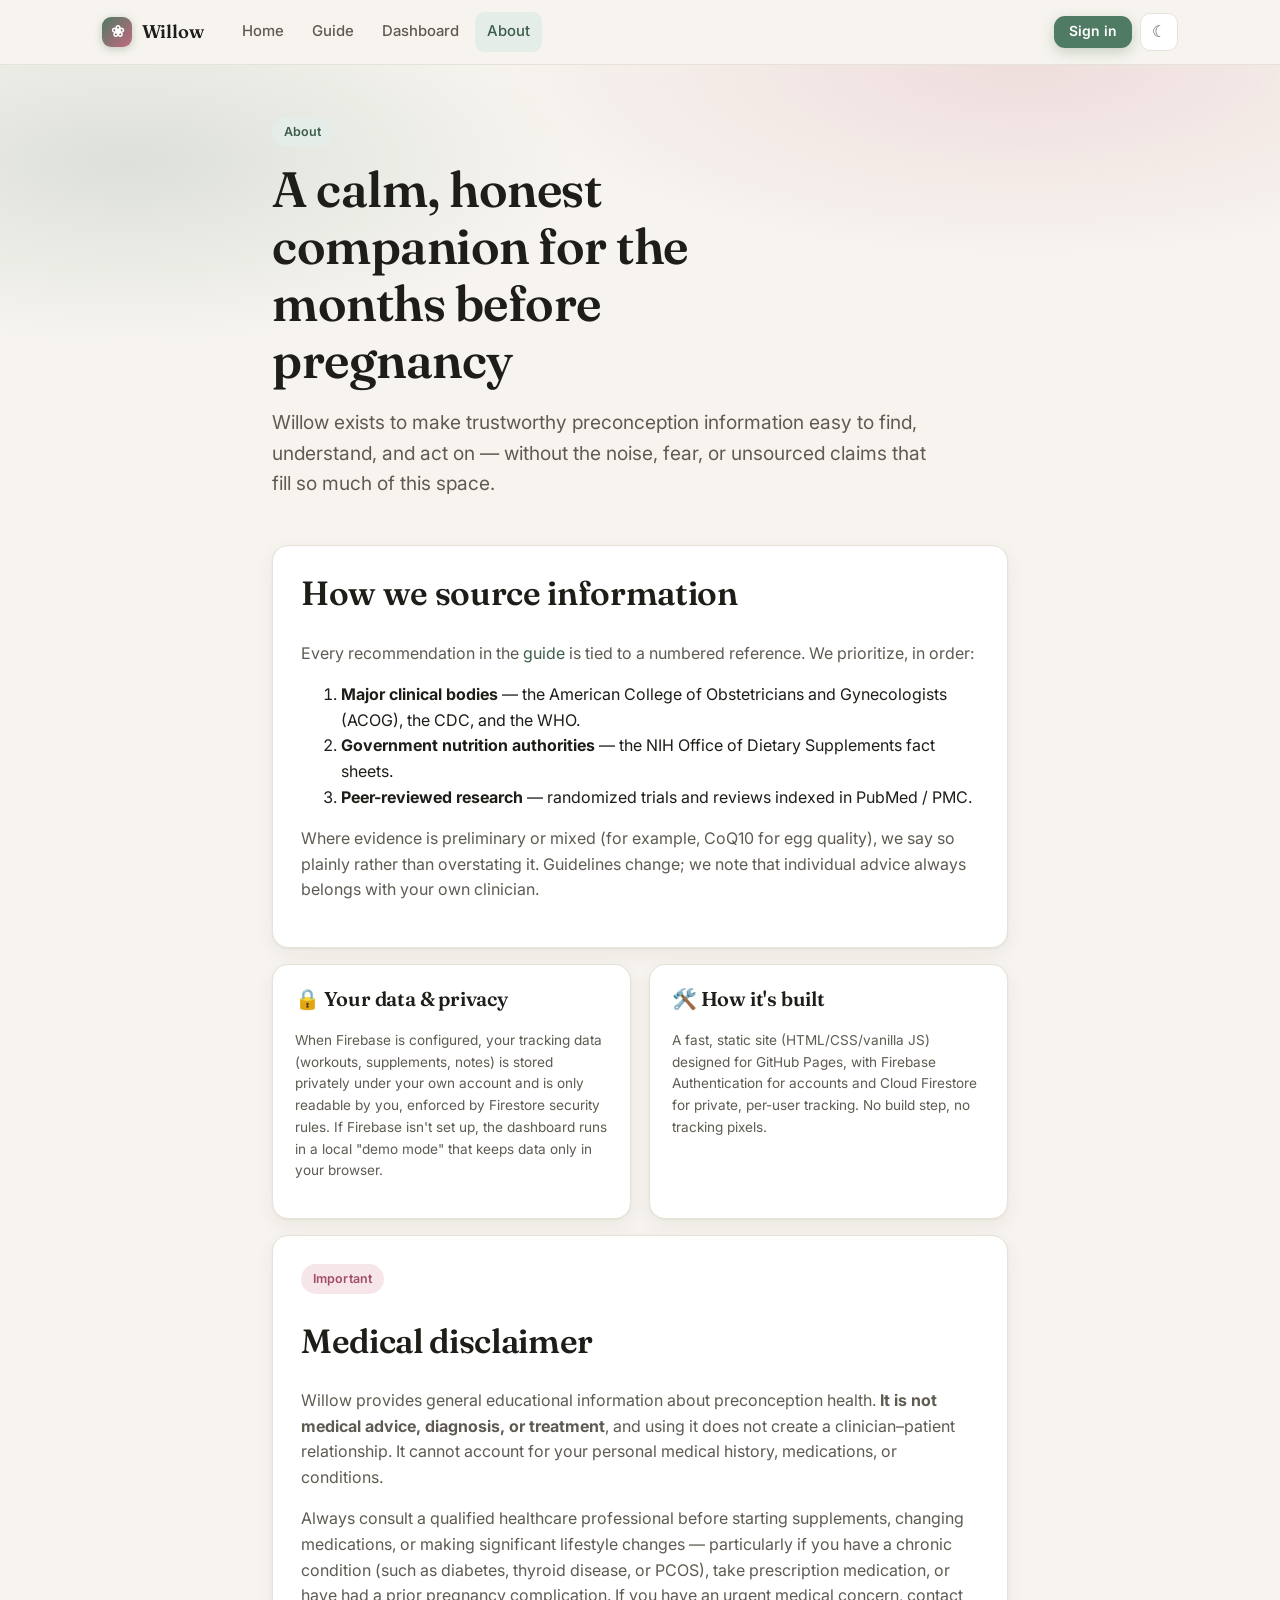
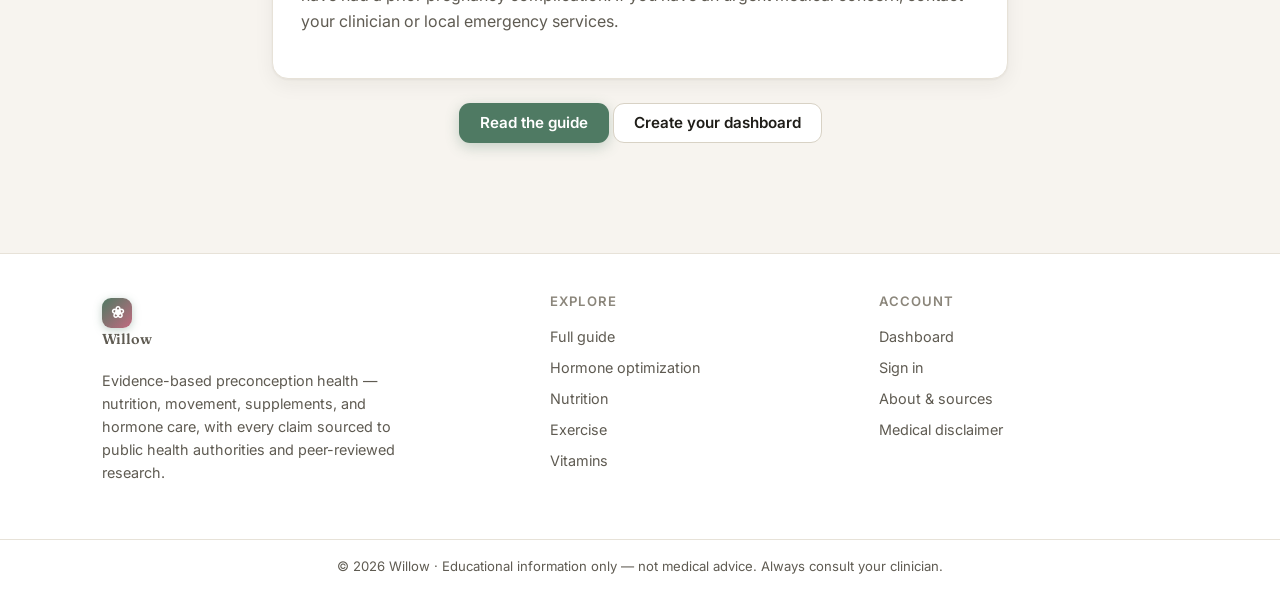
==== about.html @ c6b65775 "Add Willow: preconception health guide & dashboard Build a static, GitHub Pages–ready site combining" ====
<!doctype html>
<html lang="en">
<head>
  <meta charset="utf-8">
  <meta name="viewport" content="width=device-width, initial-scale=1">
  <title>About &amp; sources — Willow</title>
  <meta name="description" content="How Willow is built, how we source information, privacy, and the medical disclaimer.">
  <link rel="icon" href="data:image/svg+xml,%3Csvg xmlns='http://www.w3.org/2000/svg' viewBox='0 0 32 32'%3E%3Crect width='32' height='32' rx='8' fill='%234f7a63'/%3E%3Ctext x='16' y='23' font-size='20' text-anchor='middle' fill='white'%3E%E2%9D%80%3C/text%3E%3C/svg%3E">
  <link rel="preconnect" href="https://fonts.googleapis.com">
  <link rel="preconnect" href="https://fonts.gstatic.com" crossorigin>
  <link href="https://fonts.googleapis.com/css2?family=Inter:wght@400;500;600;700&family=Fraunces:opsz,wght@9..144,500;9..144,600&display=swap" rel="stylesheet">
  <link rel="stylesheet" href="css/styles.css">
</head>
<body data-base="">
  <div id="site-header"></div>

  <section class="hero" style="padding:52px 0 20px">
    <div class="container narrow">
      <span class="pill">About</span>
      <h1 style="margin:14px 0 0">A calm, honest companion for the months before pregnancy</h1>
      <p class="lead">Willow exists to make trustworthy preconception information easy to find, understand, and act on — without the noise, fear, or unsourced claims that fill so much of this space.</p>
    </div>
  </section>

  <main class="container narrow" style="padding-bottom:60px">
    <div class="card card-pad-lg">
      <h2 style="margin-top:0">How we source information</h2>
      <p>Every recommendation in the <a href="guide.html">guide</a> is tied to a numbered reference. We prioritize, in order:</p>
      <ol>
        <li><strong>Major clinical bodies</strong> — the American College of Obstetricians and Gynecologists (ACOG), the CDC, and the WHO.</li>
        <li><strong>Government nutrition authorities</strong> — the NIH Office of Dietary Supplements fact sheets.</li>
        <li><strong>Peer-reviewed research</strong> — randomized trials and reviews indexed in PubMed / PMC.</li>
      </ol>
      <p>Where evidence is preliminary or mixed (for example, CoQ10 for egg quality), we say so plainly rather than overstating it. Guidelines change; we note that individual advice always belongs with your own clinician.</p>
    </div>

    <div class="grid grid-2 mt-2">
      <div class="card">
        <h3 style="margin-top:0">🔒 Your data &amp; privacy</h3>
        <p class="small">When Firebase is configured, your tracking data (workouts, supplements, notes) is stored privately under your own account and is only readable by you, enforced by Firestore security rules. If Firebase isn't set up, the dashboard runs in a local "demo mode" that keeps data only in your browser.</p>
      </div>
      <div class="card">
        <h3 style="margin-top:0">🛠️ How it's built</h3>
        <p class="small">A fast, static site (HTML/CSS/vanilla JS) designed for GitHub Pages, with Firebase Authentication for accounts and Cloud Firestore for private, per-user tracking. No build step, no tracking pixels.</p>
      </div>
    </div>

    <div class="card card-pad-lg mt-2" id="disclaimer">
      <span class="pill rose">Important</span>
      <h2>Medical disclaimer</h2>
      <p>Willow provides general educational information about preconception health. <strong>It is not medical advice, diagnosis, or treatment</strong>, and using it does not create a clinician–patient relationship. It cannot account for your personal medical history, medications, or conditions.</p>
      <p>Always consult a qualified healthcare professional before starting supplements, changing medications, or making significant lifestyle changes — particularly if you have a chronic condition (such as diabetes, thyroid disease, or PCOS), take prescription medication, or have had a prior pregnancy complication. If you have an urgent medical concern, contact your clinician or local emergency services.</p>
    </div>

    <div class="text-center mt-3">
      <a href="guide.html" class="btn btn-primary">Read the guide</a>
      <a href="login.html" class="btn btn-ghost">Create your dashboard</a>
    </div>
  </main>

  <div id="site-footer"></div>
  <script src="js/layout.js" defer></script>
  <script type="module" src="js/auth.js"></script>
</body>
</html>
---- css/styles.css ----
/* ============================================================
   Willow — Preconception Health Guide & Dashboard
   Design system: warm, calm, clinical-but-human.
   Light/dark aware. Vanilla CSS, no build step.
   ============================================================ */

:root {
  /* Brand — sage + warm rose on warm neutrals */
  --plane:        #f7f4ef;   /* page background */
  --surface:      #ffffff;   /* cards */
  --surface-2:    #f2eee7;   /* insets, tracks */
  --ink:          #1f1d18;   /* primary text */
  --ink-2:        #5f5b52;   /* secondary text */
  --ink-3:        #8b867b;   /* muted */
  --line:         #e7e2d8;   /* hairline */
  --line-2:       #d8d2c5;

  --brand:        #4f7a63;   /* sage green */
  --brand-ink:    #3c5e4b;   /* darker sage for text on light */
  --brand-soft:   #e4ede7;   /* sage wash */
  --accent:       #c26a80;   /* warm rose */
  --accent-ink:   #a24d63;
  --accent-soft:  #f6e6ea;
  --gold:         #c98a2b;   /* highlight / vitamins */
  --gold-soft:    #f6ecd8;

  /* Status */
  --good:         #2f8f4e;
  --warn:         #c98a2b;
  --info:         #2a78d6;

  /* Data-viz (validated palette, light surface) */
  --series-move:  #1baf7a;   /* exercise / movement (aqua-green) */
  --series-move-track: #d5efe6;

  --radius:       16px;
  --radius-sm:    11px;
  --radius-lg:    22px;
  --shadow:       0 1px 2px rgba(31,29,24,.05), 0 6px 20px rgba(31,29,24,.06);
  --shadow-lg:    0 10px 40px rgba(31,29,24,.12);
  --maxw:         1120px;
  --font:         "Inter", system-ui, -apple-system, "Segoe UI", Roboto, sans-serif;
  --font-display: "Fraunces", Georgia, "Times New Roman", serif;
}

@media (prefers-color-scheme: dark) {
  :root {
    --plane:      #14130f;
    --surface:    #1e1c17;
    --surface-2:  #262319;
    --ink:        #f4f1ea;
    --ink-2:      #c4bfb2;
    --ink-3:      #948f81;
    --line:       #302c22;
    --line-2:     #3d3829;

    --brand:      #7fae94;
    --brand-ink:  #a9cbb7;
    --brand-soft: #23302a;
    --accent:     #d98da0;
    --accent-ink: #eab3c0;
    --accent-soft:#33232a;
    --gold:       #e0ad57;
    --gold-soft:  #33291a;

    --good:       #4bbf6b;
    --warn:       #e0ad57;
    --info:       #5b9bf0;

    --series-move: #199e70;
    --series-move-track: #223a31;

    --line:       #302c22;
    --shadow:     0 1px 2px rgba(0,0,0,.3), 0 6px 20px rgba(0,0,0,.35);
    --shadow-lg:  0 12px 44px rgba(0,0,0,.5);
  }
}
/* Manual theme override */
:root[data-theme="dark"] {
  --plane:#14130f;--surface:#1e1c17;--surface-2:#262319;--ink:#f4f1ea;--ink-2:#c4bfb2;--ink-3:#948f81;--line:#302c22;--line-2:#3d3829;--brand:#7fae94;--brand-ink:#a9cbb7;--brand-soft:#23302a;--accent:#d98da0;--accent-ink:#eab3c0;--accent-soft:#33232a;--gold:#e0ad57;--gold-soft:#33291a;--good:#4bbf6b;--warn:#e0ad57;--info:#5b9bf0;--series-move:#199e70;--series-move-track:#223a31;--shadow:0 1px 2px rgba(0,0,0,.3),0 6px 20px rgba(0,0,0,.35);--shadow-lg:0 12px 44px rgba(0,0,0,.5);
}
:root[data-theme="light"] {
  --plane:#f7f4ef;--surface:#fff;--surface-2:#f2eee7;--ink:#1f1d18;--ink-2:#5f5b52;--ink-3:#8b867b;--line:#e7e2d8;--line-2:#d8d2c5;--brand:#4f7a63;--brand-ink:#3c5e4b;--brand-soft:#e4ede7;--accent:#c26a80;--accent-ink:#a24d63;--accent-soft:#f6e6ea;--gold:#c98a2b;--gold-soft:#f6ecd8;--good:#2f8f4e;--warn:#c98a2b;--info:#2a78d6;--series-move:#1baf7a;--series-move-track:#d5efe6;--shadow:0 1px 2px rgba(31,29,24,.05),0 6px 20px rgba(31,29,24,.06);--shadow-lg:0 10px 40px rgba(31,29,24,.12);
}

* { box-sizing: border-box; }
html { scroll-behavior: smooth; scroll-padding-top: 84px; }
body {
  margin: 0;
  font-family: var(--font);
  background: var(--plane);
  color: var(--ink);
  line-height: 1.6;
  -webkit-font-smoothing: antialiased;
  text-rendering: optimizeLegibility;
}
h1,h2,h3,h4 { font-family: var(--font-display); font-weight: 600; line-height: 1.15; color: var(--ink); letter-spacing: -.01em; }
h1 { font-size: clamp(2rem, 4.5vw, 3.1rem); }
h2 { font-size: clamp(1.5rem, 3vw, 2.1rem); }
h3 { font-size: 1.25rem; }
p { color: var(--ink-2); }
a { color: var(--brand-ink); text-decoration: none; }
a:hover { text-decoration: underline; }
img { max-width: 100%; }
.container { max-width: var(--maxw); margin: 0 auto; padding: 0 22px; }
.narrow { max-width: 780px; }

/* ---------- Header / nav ---------- */
.site-header {
  position: sticky; top: 0; z-index: 50;
  background: color-mix(in srgb, var(--plane) 86%, transparent);
  backdrop-filter: saturate(1.4) blur(12px);
  border-bottom: 1px solid var(--line);
}
.nav {
  max-width: var(--maxw); margin: 0 auto; padding: 12px 22px;
  display: flex; align-items: center; gap: 18px;
}
.brand { display: flex; align-items: center; gap: 10px; font-family: var(--font-display); font-weight: 600; font-size: 1.15rem; color: var(--ink); }
.brand:hover { text-decoration: none; }
.brand .mark {
  width: 30px; height: 30px; border-radius: 9px;
  background: linear-gradient(135deg, var(--brand), var(--accent));
  display: grid; place-items: center; color: #fff; font-size: 16px;
  box-shadow: 0 2px 8px rgba(79,122,99,.35);
}
.nav-links { display: flex; align-items: center; gap: 4px; margin-left: 8px; }
.nav-links a {
  padding: 8px 12px; border-radius: 9px; color: var(--ink-2);
  font-size: .93rem; font-weight: 500;
}
.nav-links a:hover { background: var(--surface-2); color: var(--ink); text-decoration: none; }
.nav-links a.active { color: var(--brand-ink); background: var(--brand-soft); }
.nav-spacer { flex: 1; }
.nav-right { display: flex; align-items: center; gap: 8px; }
.icon-btn {
  width: 38px; height: 38px; border-radius: 10px; border: 1px solid var(--line);
  background: var(--surface); color: var(--ink-2); cursor: pointer; font-size: 16px;
  display: grid; place-items: center; transition: .15s;
}
.icon-btn:hover { color: var(--ink); border-color: var(--line-2); }
.nav-toggle { display: none; }

@media (max-width: 860px) {
  .nav-links {
    position: absolute; top: 100%; left: 0; right: 0;
    flex-direction: column; align-items: stretch; gap: 2px;
    background: var(--surface); border-bottom: 1px solid var(--line);
    padding: 10px; margin: 0; box-shadow: var(--shadow);
    display: none;
  }
  .nav-links.open { display: flex; }
  .nav-toggle { display: grid; }
}

/* ---------- Buttons ---------- */
.btn {
  display: inline-flex; align-items: center; gap: 8px; justify-content: center;
  padding: 11px 20px; border-radius: 11px; font-weight: 600; font-size: .95rem;
  cursor: pointer; border: 1px solid transparent; transition: .15s; font-family: var(--font);
  text-decoration: none; line-height: 1;
}
.btn:hover { text-decoration: none; transform: translateY(-1px); }
.btn:active { transform: translateY(0); }
.btn-primary { background: var(--brand); color: #fff; box-shadow: 0 4px 14px rgba(79,122,99,.3); }
.btn-primary:hover { background: color-mix(in srgb, var(--brand) 88%, #000); }
.btn-accent { background: var(--accent); color: #fff; box-shadow: 0 4px 14px rgba(194,106,128,.3); }
.btn-ghost { background: var(--surface); color: var(--ink); border-color: var(--line-2); }
.btn-ghost:hover { background: var(--surface-2); }
.btn-block { width: 100%; }
.btn-sm { padding: 8px 14px; font-size: .87rem; }
.btn:disabled { opacity: .55; cursor: not-allowed; transform: none; }

/* ---------- Cards ---------- */
.card {
  background: var(--surface); border: 1px solid var(--line);
  border-radius: var(--radius); padding: 22px; box-shadow: var(--shadow);
}
.card-pad-lg { padding: 28px; }
.grid { display: grid; gap: 18px; }
.grid-2 { grid-template-columns: repeat(2, 1fr); }
.grid-3 { grid-template-columns: repeat(3, 1fr); }
.grid-4 { grid-template-columns: repeat(4, 1fr); }
@media (max-width: 900px) { .grid-3, .grid-4 { grid-template-columns: repeat(2,1fr); } }
@media (max-width: 620px) { .grid-2, .grid-3, .grid-4 { grid-template-columns: 1fr; } }

.pill {
  display: inline-flex; align-items: center; gap: 6px;
  padding: 5px 12px; border-radius: 999px; font-size: .78rem; font-weight: 600;
  background: var(--brand-soft); color: var(--brand-ink); letter-spacing: .01em;
}
.pill.rose { background: var(--accent-soft); color: var(--accent-ink); }
.pill.gold { background: var(--gold-soft); color: var(--gold); }
.pill.muted { background: var(--surface-2); color: var(--ink-2); }

.eyebrow { text-transform: uppercase; letter-spacing: .12em; font-size: .74rem; font-weight: 700; color: var(--brand-ink); }

/* ---------- Hero ---------- */
.hero { padding: 68px 0 40px; position: relative; overflow: hidden; }
.hero::before {
  content: ""; position: absolute; inset: 0;
  background:
    radial-gradient(60% 60% at 80% 0%, color-mix(in srgb, var(--accent) 16%, transparent), transparent 70%),
    radial-gradient(50% 55% at 10% 20%, color-mix(in srgb, var(--brand) 16%, transparent), transparent 70%);
  z-index: -1;
}
.hero h1 { max-width: 16ch; }
.hero .lead { font-size: 1.2rem; max-width: 56ch; margin: 18px 0 26px; color: var(--ink-2); }
.hero-actions { display: flex; gap: 12px; flex-wrap: wrap; }

/* ---------- Sections ---------- */
.section { padding: 54px 0; }
.section-head { max-width: 62ch; margin-bottom: 30px; }
.section-head p { font-size: 1.05rem; }

/* ---------- Feature cards ---------- */
.feature { display: block; }
.feature .ico {
  width: 46px; height: 46px; border-radius: 12px; display: grid; place-items: center;
  font-size: 22px; margin-bottom: 14px; background: var(--brand-soft);
}
.feature.rose .ico { background: var(--accent-soft); }
.feature.gold .ico { background: var(--gold-soft); }
.feature.info .ico { background: color-mix(in srgb, var(--info) 14%, transparent); }
.feature h3 { margin: 0 0 6px; }
.feature p { margin: 0; font-size: .95rem; }
a.feature:hover { text-decoration: none; }
a.feature.card:hover { border-color: var(--brand); transform: translateY(-2px); transition: .18s; }

/* ---------- Guide layout ---------- */
.guide-wrap { display: grid; grid-template-columns: 230px 1fr; gap: 40px; align-items: start; padding: 34px 0 70px; }
.guide-nav { position: sticky; top: 84px; }
.guide-nav ul { list-style: none; margin: 0; padding: 0; border-left: 2px solid var(--line); }
.guide-nav a {
  display: block; padding: 7px 14px; color: var(--ink-2); font-size: .9rem;
  border-left: 2px solid transparent; margin-left: -2px; font-weight: 500;
}
.guide-nav a:hover { color: var(--ink); text-decoration: none; }
.guide-nav a.active { color: var(--brand-ink); border-left-color: var(--brand); font-weight: 600; }
.guide-content { min-width: 0; }
.guide-content section { scroll-margin-top: 84px; margin-bottom: 52px; }
.guide-content h2 { margin: 0 0 4px; }
.guide-content h3 { margin: 26px 0 8px; }
.guide-content p, .guide-content li { color: var(--ink-2); }
.guide-content ul, .guide-content ol { padding-left: 20px; }
.guide-content li { margin: 6px 0; }
@media (max-width: 860px) { .guide-wrap { grid-template-columns: 1fr; } .guide-nav { display: none; } }

/* Reference / callout */
.callout {
  border-left: 3px solid var(--brand); background: var(--brand-soft);
  padding: 14px 18px; border-radius: 0 var(--radius-sm) var(--radius-sm) 0; margin: 18px 0;
}
.callout.rose { border-color: var(--accent); background: var(--accent-soft); }
.callout.gold { border-color: var(--gold); background: var(--gold-soft); }
.callout p { margin: 0; color: var(--ink); font-size: .95rem; }
.callout strong { color: var(--ink); }

sup.cite a { font-size: .7em; font-weight: 700; color: var(--brand-ink); padding: 0 1px; }

/* Data table */
.data-table { width: 100%; border-collapse: collapse; font-size: .92rem; margin: 14px 0; }
.data-table th, .data-table td { text-align: left; padding: 10px 12px; border-bottom: 1px solid var(--line); vertical-align: top; }
.data-table th { color: var(--ink); font-weight: 600; background: var(--surface-2); }
.data-table td { color: var(--ink-2); }
.table-scroll { overflow-x: auto; border-radius: var(--radius-sm); border: 1px solid var(--line); }
.table-scroll .data-table { margin: 0; }
.table-scroll .data-table th:first-child, .table-scroll .data-table td:first-child { padding-left: 14px; }

/* Refs list */
.refs { font-size: .85rem; counter-reset: ref; }
.refs li { color: var(--ink-2); margin: 8px 0; }
.refs a { word-break: break-word; }

/* ---------- Dashboard ---------- */
.dash-head { display: flex; align-items: flex-end; justify-content: space-between; gap: 16px; flex-wrap: wrap; padding: 30px 0 8px; }
.stat-tile { background: var(--surface); border: 1px solid var(--line); border-radius: var(--radius); padding: 18px 20px; box-shadow: var(--shadow); }
.stat-tile .label { font-size: .82rem; color: var(--ink-2); font-weight: 500; }
.stat-tile .value { font-size: 2rem; font-weight: 650; color: var(--ink); font-family: var(--font-display); margin-top: 2px; line-height: 1; }
.stat-tile .value small { font-size: .95rem; color: var(--ink-3); font-weight: 500; font-family: var(--font); }
.stat-tile .sub { font-size: .8rem; color: var(--ink-3); margin-top: 6px; }

.ring-row { display: flex; gap: 22px; flex-wrap: wrap; justify-content: space-around; }
.ring { text-align: center; }
.ring svg { display: block; margin: 0 auto; }
.ring .rlabel { font-size: .82rem; color: var(--ink-2); margin-top: 6px; font-weight: 500; }

.checklist { list-style: none; margin: 0; padding: 0; }
.checklist li {
  display: flex; align-items: center; gap: 12px; padding: 11px 4px;
  border-bottom: 1px solid var(--line);
}
.checklist li:last-child { border-bottom: none; }
.checklist .cl-check {
  width: 24px; height: 24px; border-radius: 7px; border: 2px solid var(--line-2);
  display: grid; place-items: center; cursor: pointer; flex-shrink: 0; transition: .15s; color: transparent;
  background: var(--surface);
}
.checklist .cl-check.on { background: var(--brand); border-color: var(--brand); color: #fff; }
.checklist .cl-name { flex: 1; font-size: .95rem; color: var(--ink); }
.checklist .cl-name small { display: block; color: var(--ink-3); font-size: .8rem; font-weight: 400; }

.field { margin-bottom: 14px; }
.field label { display: block; font-size: .85rem; font-weight: 600; color: var(--ink); margin-bottom: 6px; }
.input, select.input, textarea.input {
  width: 100%; padding: 11px 13px; border-radius: 10px; border: 1px solid var(--line-2);
  background: var(--surface); color: var(--ink); font-family: var(--font); font-size: .95rem;
}
.input:focus { outline: none; border-color: var(--brand); box-shadow: 0 0 0 3px var(--brand-soft); }
textarea.input { resize: vertical; min-height: 76px; }
.row-inline { display: flex; gap: 10px; }
.row-inline > * { flex: 1; }

.log-list { list-style: none; margin: 0; padding: 0; }
.log-list li { display: flex; align-items: center; gap: 10px; padding: 9px 0; border-bottom: 1px solid var(--line); font-size: .92rem; color: var(--ink-2); }
.log-list li:last-child { border-bottom: none; }
.log-list .dot { width: 9px; height: 9px; border-radius: 50%; background: var(--series-move); flex-shrink: 0; }
.log-list .li-main { flex: 1; color: var(--ink); }
.log-list .li-del { color: var(--ink-3); cursor: pointer; background: none; border: none; font-size: 15px; padding: 4px; }
.log-list .li-del:hover { color: var(--accent-ink); }

.tag { display: inline-block; padding: 3px 9px; border-radius: 7px; font-size: .74rem; font-weight: 600; background: var(--surface-2); color: var(--ink-2); }

/* suggestion cards */
.suggestion { padding: 14px 16px; border: 1px solid var(--line); border-radius: var(--radius-sm); background: var(--surface); }
.suggestion h4 { margin: 0 0 4px; font-family: var(--font); font-size: .98rem; font-weight: 650; }
.suggestion p { margin: 0; font-size: .88rem; }
.suggestion .meta { display: flex; gap: 6px; margin-top: 8px; flex-wrap: wrap; }

/* ---------- Auth ---------- */
.auth-wrap { min-height: calc(100vh - 64px); display: grid; place-items: center; padding: 40px 20px; }
.auth-card { width: 100%; max-width: 420px; }
.auth-card h1 { font-size: 1.7rem; margin: 0 0 4px; }
.auth-tabs { display: flex; gap: 4px; background: var(--surface-2); padding: 4px; border-radius: 11px; margin-bottom: 22px; }
.auth-tabs button { flex: 1; padding: 9px; border: none; background: none; border-radius: 8px; font-weight: 600; color: var(--ink-2); cursor: pointer; font-family: var(--font); font-size: .92rem; }
.auth-tabs button.active { background: var(--surface); color: var(--ink); box-shadow: var(--shadow); }
.auth-msg { padding: 11px 14px; border-radius: 10px; font-size: .88rem; margin-bottom: 14px; display: none; }
.auth-msg.show { display: block; }
.auth-msg.error { background: var(--accent-soft); color: var(--accent-ink); }
.auth-msg.ok { background: var(--brand-soft); color: var(--brand-ink); }
.auth-alt { text-align: center; font-size: .85rem; color: var(--ink-3); margin-top: 16px; }

/* Banner for missing config */
.config-banner {
  background: var(--gold-soft); color: var(--ink); border: 1px solid var(--gold);
  border-radius: var(--radius-sm); padding: 12px 16px; font-size: .88rem; margin: 16px 0;
}
.config-banner code { background: color-mix(in srgb, var(--gold) 22%, transparent); padding: 1px 5px; border-radius: 4px; font-size: .85em; }

/* Disclaimer */
.disclaimer { font-size: .82rem; color: var(--ink-3); border-top: 1px solid var(--line); padding-top: 16px; }

/* ---------- Footer ---------- */
.site-footer { border-top: 1px solid var(--line); background: var(--surface); margin-top: 50px; }
.footer-inner { max-width: var(--maxw); margin: 0 auto; padding: 40px 22px; display: grid; grid-template-columns: 1.4fr 1fr 1fr; gap: 30px; }
.footer-inner h4 { font-family: var(--font); font-size: .82rem; text-transform: uppercase; letter-spacing: .08em; color: var(--ink-3); margin: 0 0 12px; }
.footer-inner a { display: block; color: var(--ink-2); font-size: .9rem; padding: 4px 0; }
.footer-brand p { font-size: .9rem; max-width: 34ch; }
.footer-bottom { border-top: 1px solid var(--line); padding: 16px 22px; text-align: center; font-size: .82rem; color: var(--ink-3); }
@media (max-width: 720px) { .footer-inner { grid-template-columns: 1fr 1fr; } .footer-brand { grid-column: 1 / -1; } }

/* utilities */
.mt-0{margin-top:0}.mb-0{margin-bottom:0}.mt-2{margin-top:16px}.mt-3{margin-top:24px}.mb-2{margin-bottom:16px}
.text-center{text-align:center}.muted{color:var(--ink-3)}.flex{display:flex}.between{justify-content:space-between}
.items-center{align-items:center}.gap-2{gap:12px}.wrap{flex-wrap:wrap}.hidden{display:none!important}
.small{font-size:.85rem}.divider{height:1px;background:var(--line);margin:20px 0;border:none}
.section-alt { background: var(--surface); }
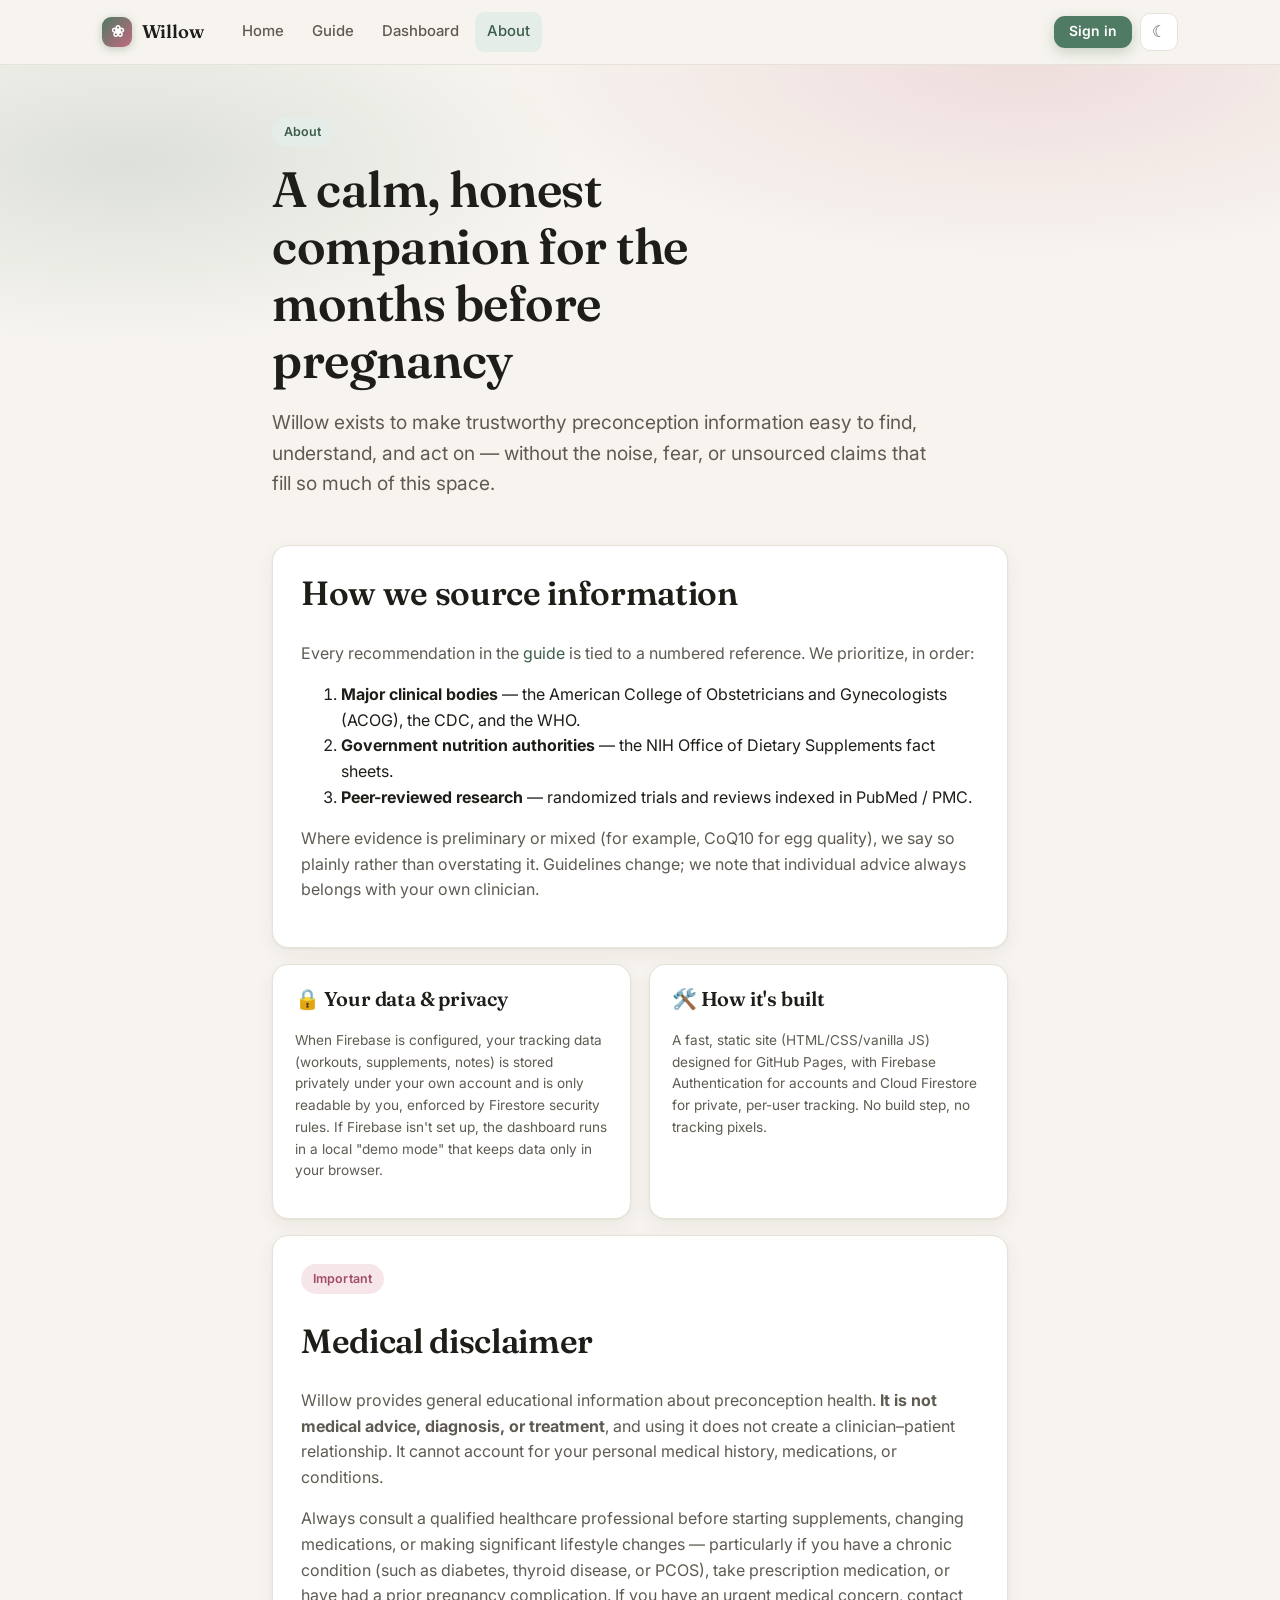
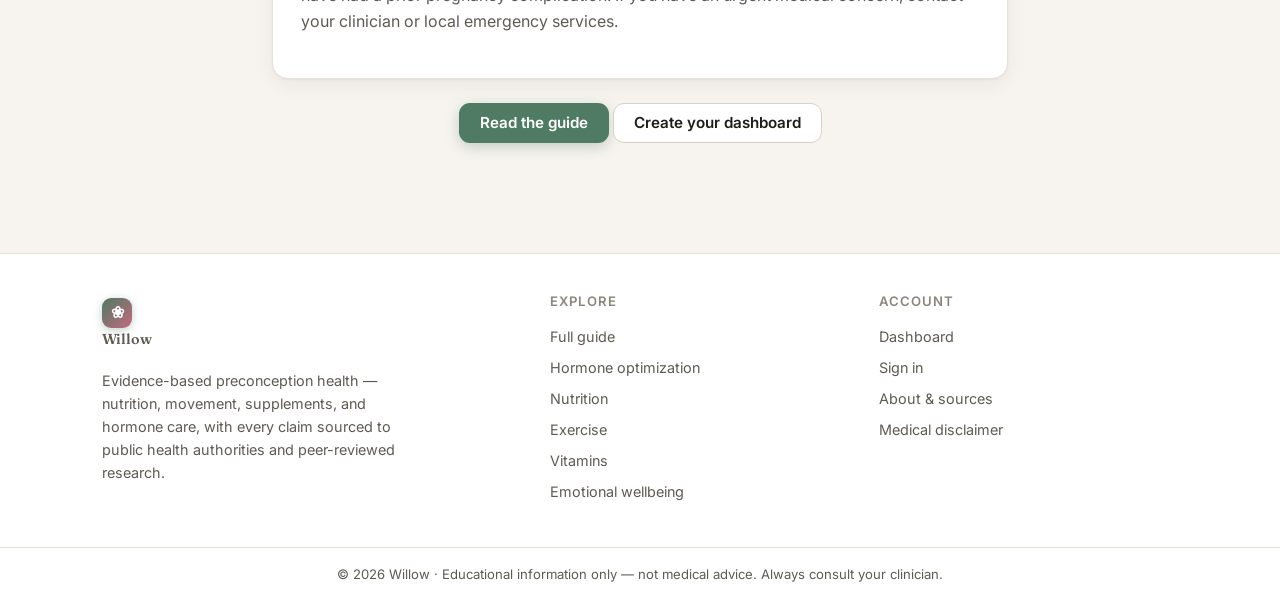
==== commit e43ea5a9: "Polish site: cycle tracker, new guide chapters, data fixes, a11y Data corrections (verified against " ====
--- a/about.html
+++ b/about.html
@@ -14,7 +14,7 @@
 <body data-base="">
   <div id="site-header"></div>
 
-  <section class="hero" style="padding:52px 0 20px">
+  <section class="hero" style="padding:52px 0 20px" id="main-content">
     <div class="container narrow">
       <span class="pill">About</span>
       <h1 style="margin:14px 0 0">A calm, honest companion for the months before pregnancy</h1>
--- a/css/styles.css
+++ b/css/styles.css
@@ -85,6 +85,27 @@
 
 * { box-sizing: border-box; }
 html { scroll-behavior: smooth; scroll-padding-top: 84px; }
+@media (prefers-reduced-motion: reduce) {
+  html { scroll-behavior: auto; }
+  * { animation-duration: .001ms !important; animation-iteration-count: 1 !important; transition-duration: .001ms !important; }
+}
+
+/* Accessibility: visible keyboard focus everywhere, skip link */
+.skip-link {
+  position: absolute; left: 12px; top: -60px; z-index: 100;
+  background: var(--brand); color: #fff; padding: 10px 16px; border-radius: 9px;
+  font-weight: 600; font-size: .9rem; transition: top .15s;
+}
+.skip-link:focus { top: 12px; outline: none; }
+a:focus-visible, button:focus-visible, .btn:focus-visible, .icon-btn:focus-visible,
+input:focus-visible, select:focus-visible, textarea:focus-visible,
+.cl-check:focus-visible, [tabindex]:focus-visible {
+  outline: 2px solid var(--brand); outline-offset: 2px; border-radius: 6px;
+}
+a.feature.card:hover, .btn:hover { transition: transform .18s, background-color .15s; }
+@media (prefers-reduced-motion: reduce) {
+  a.feature.card:hover, .btn:hover { transform: none; }
+}
 body {
   margin: 0;
   font-family: var(--font);
@@ -320,6 +341,22 @@
 .log-list .li-del:hover { color: var(--accent-ink); }
 
 .tag { display: inline-block; padding: 3px 9px; border-radius: 7px; font-size: .74rem; font-weight: 600; background: var(--surface-2); color: var(--ink-2); }
+
+/* Cycle meter (linear) */
+.cycle-meter {
+  position: relative; height: 14px; border-radius: 999px; background: var(--surface-2);
+  overflow: hidden; margin-top: 4px;
+}
+.cycle-meter-fertile { position: absolute; top: 0; bottom: 0; background: color-mix(in srgb, var(--gold) 30%, transparent); }
+.cycle-meter-fill { position: absolute; top: 0; bottom: 0; left: 0; border-radius: 999px 0 0 999px; transition: width .3s; }
+.cycle-meter-marker {
+  position: absolute; top: -3px; width: 3px; height: 20px; background: var(--ink);
+  border-radius: 2px; transform: translateX(-1.5px); box-shadow: 0 0 0 2px var(--surface);
+}
+details > summary { list-style: none; }
+details > summary::-webkit-details-marker { display: none; }
+details > summary::before { content: "▸ "; font-size: .8em; }
+details[open] > summary::before { content: "▾ "; }
 
 /* suggestion cards */
 .suggestion { padding: 14px 16px; border: 1px solid var(--line); border-radius: var(--radius-sm); background: var(--surface); }
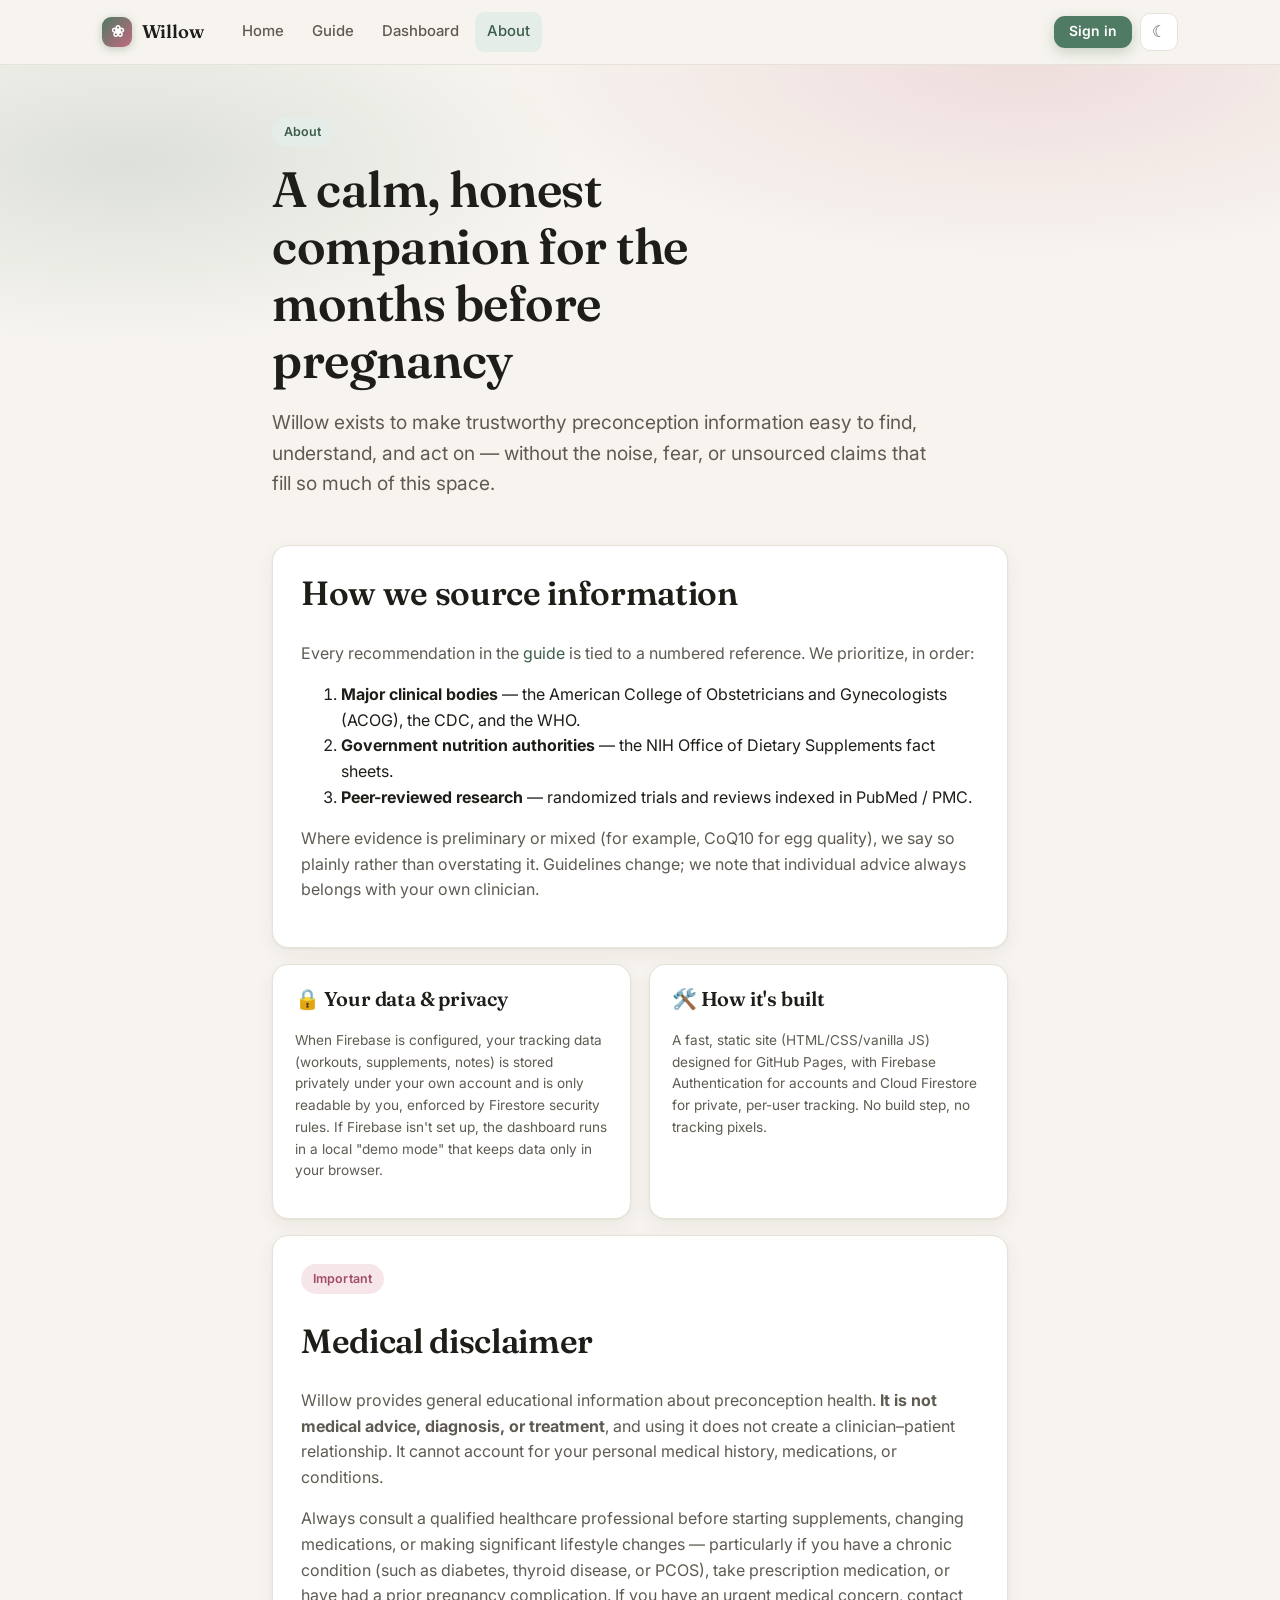
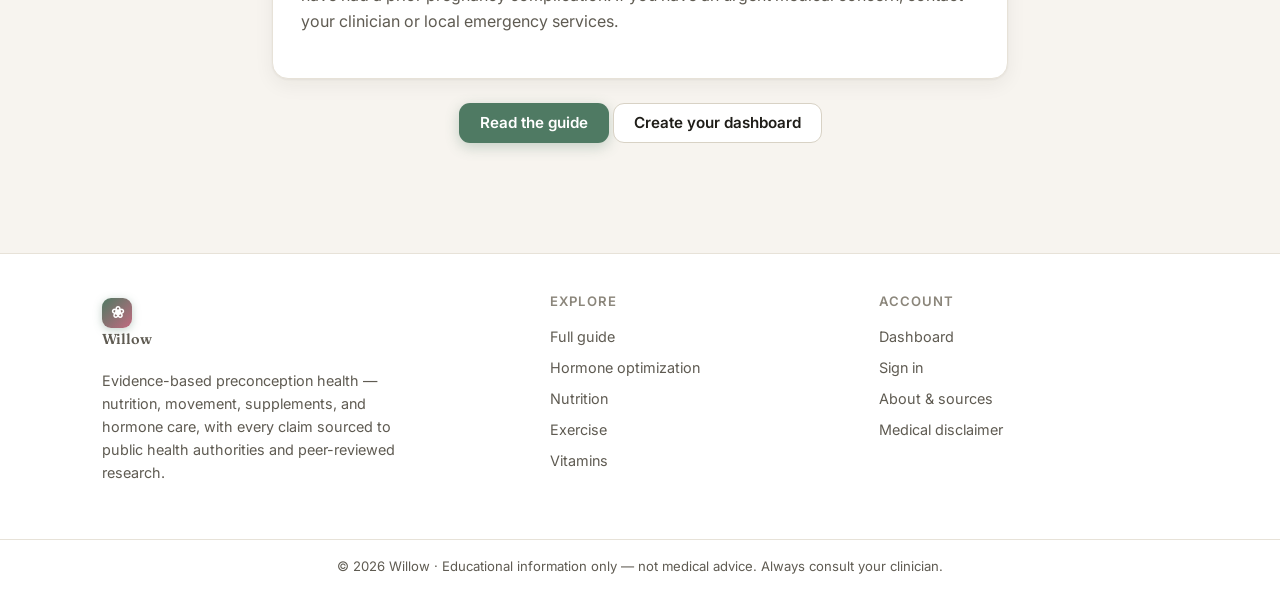
==== commit 983b86ad: "Build core site: preconception guide, dashboard, and Firebase auth Static, GitHub Pages-ready site c" ====
--- a/about.html
+++ b/about.html
@@ -14,7 +14,7 @@
 <body data-base="">
   <div id="site-header"></div>
 
-  <section class="hero" style="padding:52px 0 20px" id="main-content">
+  <section class="hero" style="padding:52px 0 20px">
     <div class="container narrow">
       <span class="pill">About</span>
       <h1 style="margin:14px 0 0">A calm, honest companion for the months before pregnancy</h1>
--- a/css/styles.css
+++ b/css/styles.css
@@ -85,27 +85,6 @@
 
 * { box-sizing: border-box; }
 html { scroll-behavior: smooth; scroll-padding-top: 84px; }
-@media (prefers-reduced-motion: reduce) {
-  html { scroll-behavior: auto; }
-  * { animation-duration: .001ms !important; animation-iteration-count: 1 !important; transition-duration: .001ms !important; }
-}
-
-/* Accessibility: visible keyboard focus everywhere, skip link */
-.skip-link {
-  position: absolute; left: 12px; top: -60px; z-index: 100;
-  background: var(--brand); color: #fff; padding: 10px 16px; border-radius: 9px;
-  font-weight: 600; font-size: .9rem; transition: top .15s;
-}
-.skip-link:focus { top: 12px; outline: none; }
-a:focus-visible, button:focus-visible, .btn:focus-visible, .icon-btn:focus-visible,
-input:focus-visible, select:focus-visible, textarea:focus-visible,
-.cl-check:focus-visible, [tabindex]:focus-visible {
-  outline: 2px solid var(--brand); outline-offset: 2px; border-radius: 6px;
-}
-a.feature.card:hover, .btn:hover { transition: transform .18s, background-color .15s; }
-@media (prefers-reduced-motion: reduce) {
-  a.feature.card:hover, .btn:hover { transform: none; }
-}
 body {
   margin: 0;
   font-family: var(--font);
@@ -341,22 +320,6 @@
 .log-list .li-del:hover { color: var(--accent-ink); }
 
 .tag { display: inline-block; padding: 3px 9px; border-radius: 7px; font-size: .74rem; font-weight: 600; background: var(--surface-2); color: var(--ink-2); }
-
-/* Cycle meter (linear) */
-.cycle-meter {
-  position: relative; height: 14px; border-radius: 999px; background: var(--surface-2);
-  overflow: hidden; margin-top: 4px;
-}
-.cycle-meter-fertile { position: absolute; top: 0; bottom: 0; background: color-mix(in srgb, var(--gold) 30%, transparent); }
-.cycle-meter-fill { position: absolute; top: 0; bottom: 0; left: 0; border-radius: 999px 0 0 999px; transition: width .3s; }
-.cycle-meter-marker {
-  position: absolute; top: -3px; width: 3px; height: 20px; background: var(--ink);
-  border-radius: 2px; transform: translateX(-1.5px); box-shadow: 0 0 0 2px var(--surface);
-}
-details > summary { list-style: none; }
-details > summary::-webkit-details-marker { display: none; }
-details > summary::before { content: "▸ "; font-size: .8em; }
-details[open] > summary::before { content: "▾ "; }
 
 /* suggestion cards */
 .suggestion { padding: 14px 16px; border: 1px solid var(--line); border-radius: var(--radius-sm); background: var(--surface); }
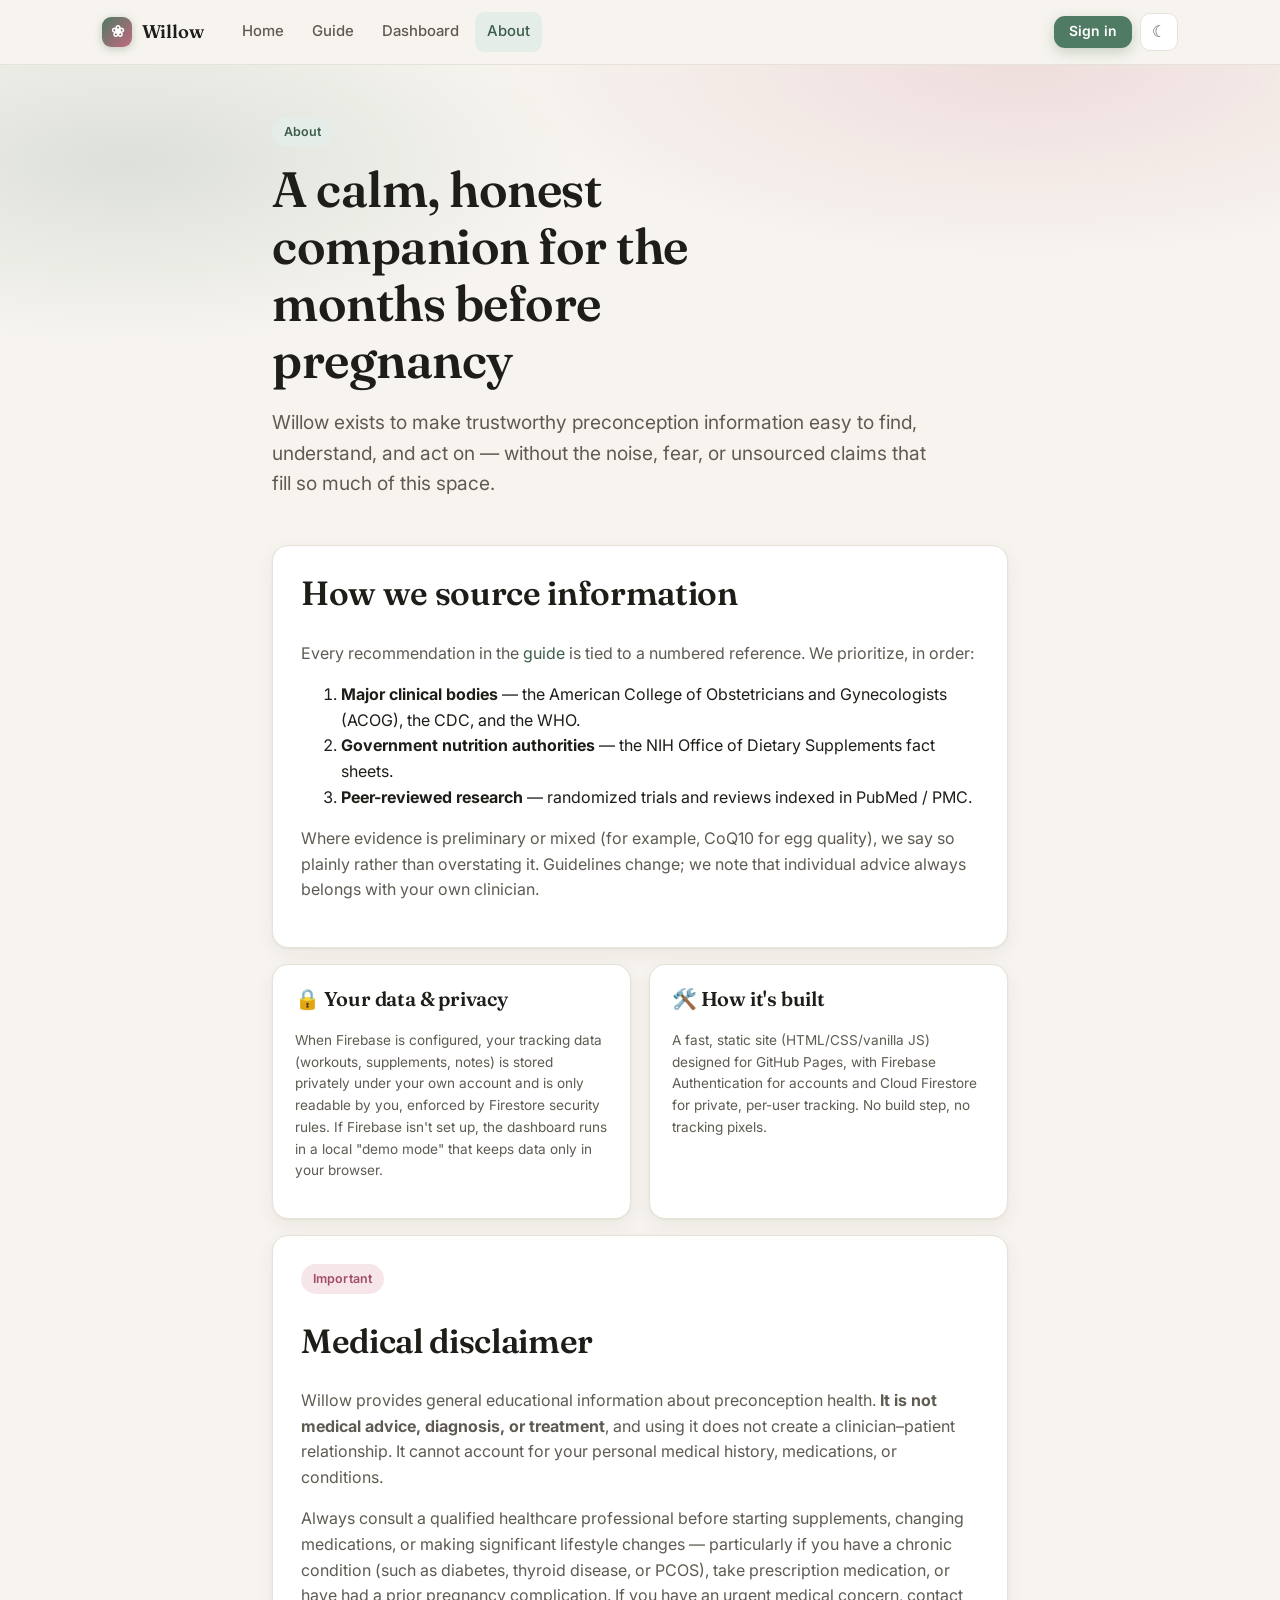
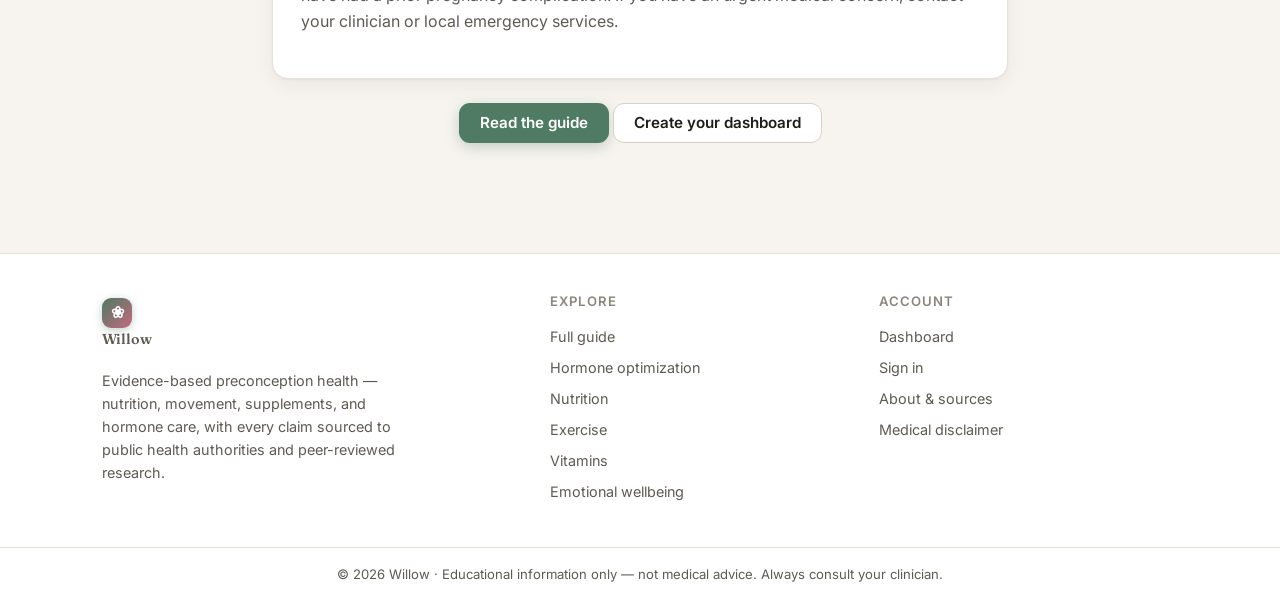
==== commit 913dab09: "Add cycle tracker, two new guide chapters, and accessibility pass - New menstrual cycle tracker: log" ====
--- a/about.html
+++ b/about.html
@@ -14,7 +14,7 @@
 <body data-base="">
   <div id="site-header"></div>
 
-  <section class="hero" style="padding:52px 0 20px">
+  <section class="hero" style="padding:52px 0 20px" id="main-content">
     <div class="container narrow">
       <span class="pill">About</span>
       <h1 style="margin:14px 0 0">A calm, honest companion for the months before pregnancy</h1>
--- a/css/styles.css
+++ b/css/styles.css
@@ -85,6 +85,27 @@
 
 * { box-sizing: border-box; }
 html { scroll-behavior: smooth; scroll-padding-top: 84px; }
+@media (prefers-reduced-motion: reduce) {
+  html { scroll-behavior: auto; }
+  * { animation-duration: .001ms !important; animation-iteration-count: 1 !important; transition-duration: .001ms !important; }
+}
+
+/* Accessibility: visible keyboard focus everywhere, skip link */
+.skip-link {
+  position: absolute; left: 12px; top: -60px; z-index: 100;
+  background: var(--brand); color: #fff; padding: 10px 16px; border-radius: 9px;
+  font-weight: 600; font-size: .9rem; transition: top .15s;
+}
+.skip-link:focus { top: 12px; outline: none; }
+a:focus-visible, button:focus-visible, .btn:focus-visible, .icon-btn:focus-visible,
+input:focus-visible, select:focus-visible, textarea:focus-visible,
+.cl-check:focus-visible, [tabindex]:focus-visible {
+  outline: 2px solid var(--brand); outline-offset: 2px; border-radius: 6px;
+}
+a.feature.card:hover, .btn:hover { transition: transform .18s, background-color .15s; }
+@media (prefers-reduced-motion: reduce) {
+  a.feature.card:hover, .btn:hover { transform: none; }
+}
 body {
   margin: 0;
   font-family: var(--font);
@@ -320,6 +341,22 @@
 .log-list .li-del:hover { color: var(--accent-ink); }
 
 .tag { display: inline-block; padding: 3px 9px; border-radius: 7px; font-size: .74rem; font-weight: 600; background: var(--surface-2); color: var(--ink-2); }
+
+/* Cycle meter (linear) */
+.cycle-meter {
+  position: relative; height: 14px; border-radius: 999px; background: var(--surface-2);
+  overflow: hidden; margin-top: 4px;
+}
+.cycle-meter-fertile { position: absolute; top: 0; bottom: 0; background: color-mix(in srgb, var(--gold) 30%, transparent); }
+.cycle-meter-fill { position: absolute; top: 0; bottom: 0; left: 0; border-radius: 999px 0 0 999px; transition: width .3s; }
+.cycle-meter-marker {
+  position: absolute; top: -3px; width: 3px; height: 20px; background: var(--ink);
+  border-radius: 2px; transform: translateX(-1.5px); box-shadow: 0 0 0 2px var(--surface);
+}
+details > summary { list-style: none; }
+details > summary::-webkit-details-marker { display: none; }
+details > summary::before { content: "▸ "; font-size: .8em; }
+details[open] > summary::before { content: "▾ "; }
 
 /* suggestion cards */
 .suggestion { padding: 14px 16px; border: 1px solid var(--line); border-radius: var(--radius-sm); background: var(--surface); }
